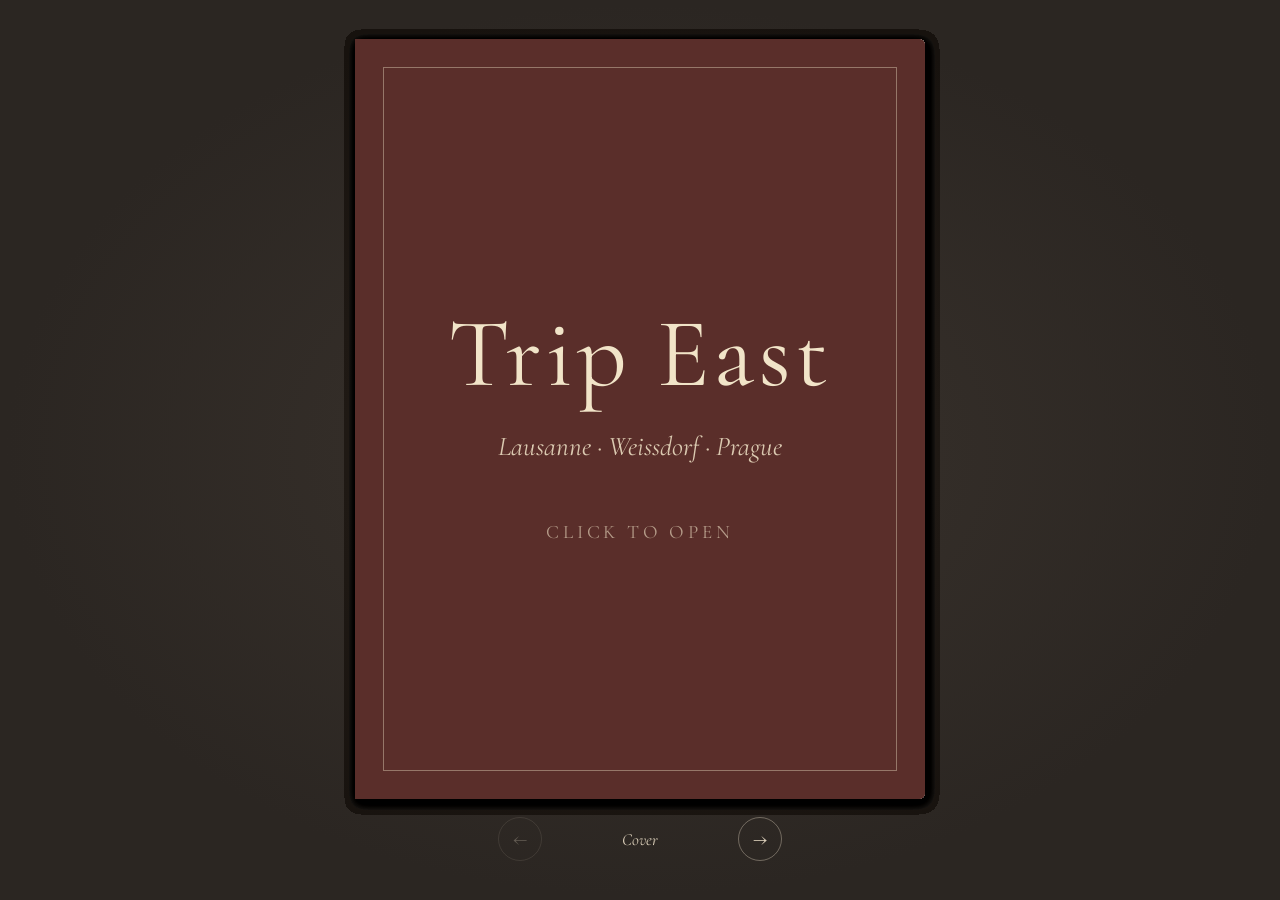
==== index.html @ 1ad3c194 "Interactive flip-book photo album: Lausanne, Weissdorf, Prague Co-Authored-By: Claude Opus 5.5 <nore" ====
<!doctype html>
<html lang="en">
<head>
  <meta charset="utf-8">
  <meta name="viewport" content="width=device-width, initial-scale=1">
  <meta name="robots" content="noindex, nofollow">
  <title>Trip East</title>
  <link rel="preconnect" href="https://fonts.googleapis.com">
  <link rel="preconnect" href="https://fonts.gstatic.com" crossorigin>
  <link href="https://fonts.googleapis.com/css2?family=Cormorant+Garamond:ital,wght@0,400;0,600;1,400&display=swap" rel="stylesheet">
  <link rel="stylesheet" href="style.css">
</head>
<body>
  <main class="stage">
    <div class="book-wrap">
      <div class="book" id="book" aria-live="polite"></div>
    </div>
    <nav class="controls">
      <button id="prev" aria-label="Previous page">&larr;</button>
      <span id="where" class="where"></span>
      <button id="next" aria-label="Next page">&rarr;</button>
    </nav>
  </main>
  <script src="album.js"></script>
</body>
</html>
---- style.css ----
:root {
  --bg: #2b2622;
  --paper: #f6f1e7;
  --paper-edge: #e7dfcf;
  --ink: #2e2a25;
  --ink-soft: #7a7064;
  --cover: #5a2e2a;
  --cover-ink: #f1e4c8;
  --page-w: 420px;
  --page-h: 560px;
  --turn: 0.9s;
}

* { box-sizing: border-box; }

html, body {
  margin: 0;
  height: 100%;
  background: radial-gradient(ellipse at center, #3a332d 0%, var(--bg) 70%);
  color: var(--ink);
  font-family: "Cormorant Garamond", Georgia, serif;
  overflow: hidden;
}

.stage {
  height: 100%;
  display: flex;
  flex-direction: column;
  align-items: center;
  justify-content: center;
  gap: 18px;
  padding: 16px;
}

.book-wrap {
  perspective: 2600px;
}

/* The book is a two-page spread; leaves sit on the right half and turn around the spine. */
.book {
  position: relative;
  width: calc(var(--page-w) * 2);
  height: var(--page-h);
  transform-style: preserve-3d;
  transition: transform var(--turn) ease;
  font-size: calc(16px * var(--content-scale, 1));
}
.book.closed-front { transform: translateX(calc(var(--page-w) * -0.5)); }
.book.closed-back  { transform: translateX(calc(var(--page-w) * 0.5)); }

.leaf {
  position: absolute;
  top: 0;
  left: 50%;
  width: var(--page-w);
  height: 100%;
  transform-origin: left center;
  transform-style: preserve-3d;
  transition: transform var(--turn) cubic-bezier(.45, .05, .35, 1);
  cursor: pointer;
}
.leaf.flipped { transform: rotateY(-180deg); }

.face {
  position: absolute;
  inset: 0;
  backface-visibility: hidden;
  -webkit-backface-visibility: hidden;
  background: var(--paper);
  overflow: hidden;
}
.face.back { transform: rotateY(180deg); }

/* Paper shading: darker towards the spine. */
.face.front {
  border-radius: 0 6px 6px 0;
  box-shadow: inset 18px 0 30px -18px rgba(0,0,0,.35), 2px 3px 12px rgba(0,0,0,.35);
}
.face.back {
  border-radius: 6px 0 0 6px;
  box-shadow: inset -18px 0 30px -18px rgba(0,0,0,.35), -2px 3px 12px rgba(0,0,0,.35);
}

/* Shadow that sweeps across a page while it turns. */
.face::after {
  content: "";
  position: absolute;
  inset: 0;
  pointer-events: none;
  opacity: 0;
  transition: opacity calc(var(--turn) / 2) ease;
}
.face.front::after { background: linear-gradient(to left, rgba(0,0,0,.25), transparent 60%); }
.face.back::after  { background: linear-gradient(to right, rgba(0,0,0,.25), transparent 60%); }
.leaf.turning .face::after { opacity: 1; }

/* ---------- Page content ---------- */

.photo-page {
  display: flex;
  flex-direction: column;
  align-items: center;
  justify-content: center;
  height: 100%;
  padding: 2.125em 1.875em 1.375em;
  gap: 0.75em;
}
.photo-page img {
  max-width: 100%;
  max-height: calc(100% - 1.875em);
  width: auto;
  height: auto;
  background: var(--paper-edge);
  box-shadow: 0 1px 2px rgba(0,0,0,.25), 0 0.375em 0.875em rgba(0,0,0,.18);
  border: 0.375em solid #fff;
}
.caption {
  font-style: italic;
  font-size: 0.9375em;
  color: var(--ink-soft);
  min-height: 1em;
}
.folio {
  position: absolute;
  bottom: 0.625em;
  font-size: 0.75em;
  color: var(--ink-soft);
}
.front .folio { right: 1.125em; }
.back .folio  { left: 1.125em; }

.chapter-page {
  height: 100%;
  display: flex;
  flex-direction: column;
  align-items: center;
  justify-content: center;
  text-align: center;
  padding: 2.5em;
}
.chapter-page .num {
  font-size: 1em;
  letter-spacing: .35em;
  text-transform: uppercase;
  color: var(--ink-soft);
}
.chapter-page h2 {
  font-size: 4em;
  font-weight: 400;
  margin: 0.28em 0 0.16em;
  line-height: 1;
}
.chapter-page .rule {
  width: 3.75em;
  height: 1px;
  background: var(--ink-soft);
  margin: 0.375em 0 0.875em;
}
.chapter-page .dates {
  font-style: italic;
  font-size: 1.125em;
  color: var(--ink-soft);
}

.cover {
  background: var(--cover);
  color: var(--cover-ink);
  height: 100%;
  display: flex;
  flex-direction: column;
  align-items: center;
  justify-content: center;
  text-align: center;
  padding: 2.5em;
  border: 0.625em solid transparent;
  outline: 1px solid rgba(241,228,200,.4);
  outline-offset: -1.375em;
}
.cover h1 {
  font-size: 4.5em;
  font-weight: 400;
  margin: 0 0 0.17em;
  letter-spacing: .04em;
}
.cover p {
  margin: 0;
  font-style: italic;
  font-size: 1.25em;
  opacity: .85;
}
.cover .hint {
  margin-top: 3em;
  font-size: 0.875em;
  font-style: normal;
  letter-spacing: .2em;
  text-transform: uppercase;
  opacity: .6;
}
.face.is-cover { background: var(--cover); }

.blank-page {
  height: 100%;
  display: flex;
  align-items: center;
  justify-content: center;
  color: var(--ink-soft);
  font-style: italic;
  font-size: 1.125em;
}

/* ---------- Controls ---------- */

.controls {
  display: flex;
  align-items: center;
  gap: 18px;
  color: #d9cdb8;
}
.controls button {
  font: inherit;
  font-size: 22px;
  width: 44px;
  height: 44px;
  border-radius: 50%;
  border: 1px solid rgba(217,205,184,.4);
  background: transparent;
  color: inherit;
  cursor: pointer;
  transition: background .2s;
}
.controls button:hover:not(:disabled) { background: rgba(217,205,184,.12); }
.controls button:disabled { opacity: .3; cursor: default; }
.where {
  min-width: 160px;
  text-align: center;
  font-style: italic;
  font-size: 17px;
}

@media (prefers-reduced-motion: reduce) {
  :root { --turn: 0.01s; }
}
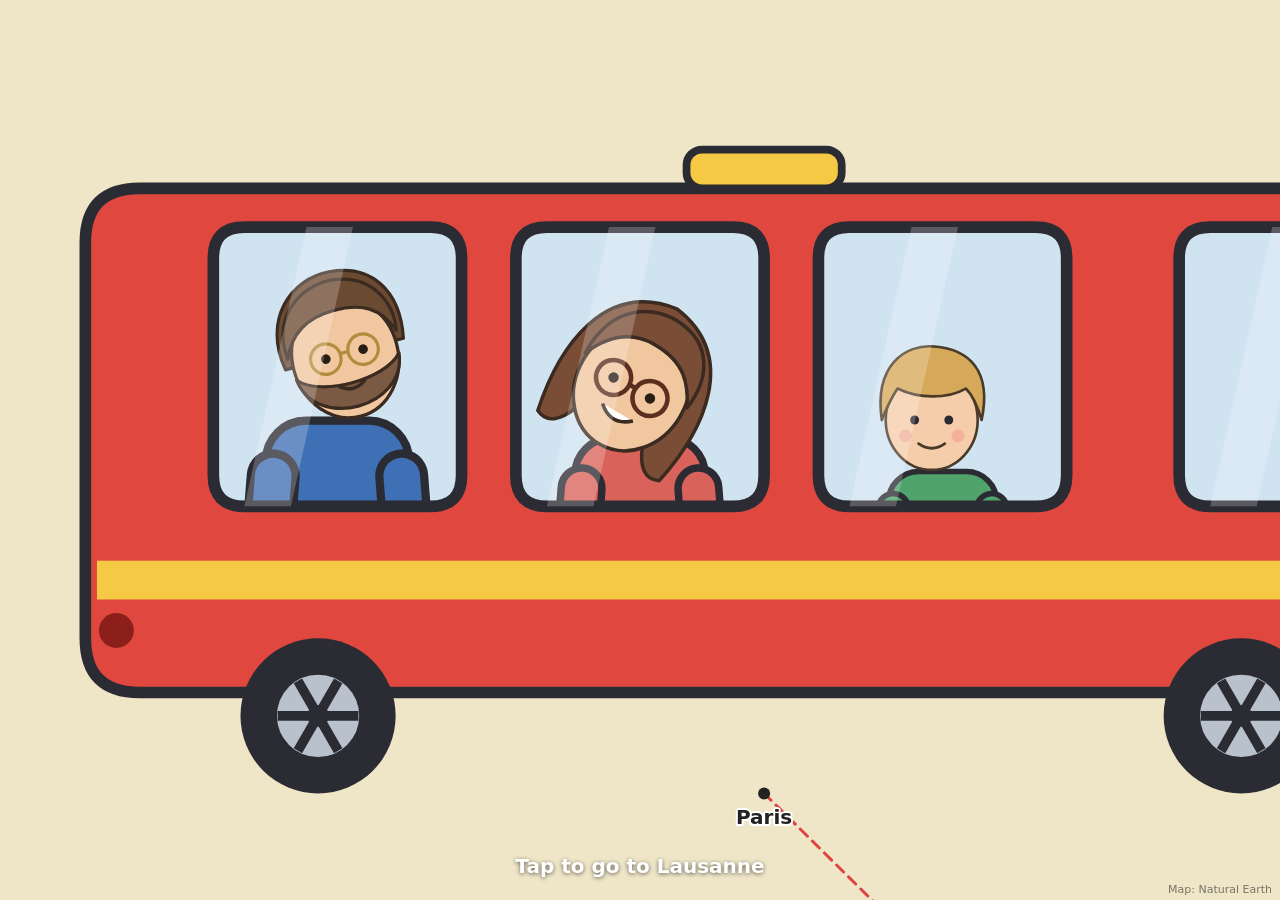
==== commit 32a4a8b7: "Replace the album with the tap-to-travel trip app; index curated photos The page is now the map trip" ====
--- a/index.html
+++ b/index.html
@@ -2,25 +2,35 @@
 <html lang="en">
 <head>
   <meta charset="utf-8">
-  <meta name="viewport" content="width=device-width, initial-scale=1">
+  <meta name="viewport" content="width=device-width, initial-scale=1, viewport-fit=cover">
   <meta name="robots" content="noindex, nofollow">
   <title>Trip East</title>
-  <link rel="preconnect" href="https://fonts.googleapis.com">
-  <link rel="preconnect" href="https://fonts.gstatic.com" crossorigin>
-  <link href="https://fonts.googleapis.com/css2?family=Cormorant+Garamond:ital,wght@0,400;0,600;1,400&display=swap" rel="stylesheet">
-  <link rel="stylesheet" href="style.css">
+  <link rel="stylesheet" href="characters.css">
+  <link rel="stylesheet" href="travel.css">
+  <link rel="stylesheet" href="viewer.css">
 </head>
 <body>
-  <main class="stage">
-    <div class="book-wrap">
-      <div class="book" id="book" aria-live="polite"></div>
+  <svg id="stage" role="img" aria-label="Map of Europe with the trip route"></svg>
+  <div class="hud" id="hud" aria-live="polite"></div>
+  <div class="credit">Map: Natural Earth</div>
+
+  <div class="viewer" id="viewer" role="dialog" aria-modal="true" aria-label="Photos" hidden>
+    <header class="viewer-bar">
+      <button class="viewer-back" type="button">&larr; Back to map</button>
+      <div class="viewer-title"><span class="viewer-city"></span><span class="viewer-count"></span></div>
+    </header>
+    <div class="viewer-stage">
+      <button class="viewer-nav prev" type="button" aria-label="Previous photo">&lsaquo;</button>
+      <img class="viewer-img" alt="">
+      <button class="viewer-nav next" type="button" aria-label="Next photo">&rsaquo;</button>
     </div>
-    <nav class="controls">
-      <button id="prev" aria-label="Previous page">&larr;</button>
-      <span id="where" class="where"></span>
-      <button id="next" aria-label="Next page">&rarr;</button>
-    </nav>
-  </main>
-  <script src="album.js"></script>
+    <p class="viewer-caption"></p>
+  </div>
+
+  <script src="characters.js"></script>
+  <script src="vehicles.js"></script>
+  <script src="travel.js"></script>
+  <script src="viewer.js"></script>
+  <script src="app.js"></script>
 </body>
 </html>
--- a/characters.css
+++ b/characters.css
@@ -0,0 +1,31 @@
+.c-bob {
+  animation: c-bob 1.1s ease-in-out infinite;
+  animation-delay: var(--delay, 0s);
+}
+.c-head {
+  animation: c-sway 2.2s ease-in-out infinite;
+  animation-delay: var(--delay, 0s);
+}
+.c-arm {
+  animation: c-arm 1.1s ease-in-out infinite;
+  animation-delay: var(--delay, 0s);
+}
+.c-arm.right { animation-direction: reverse; }
+
+@keyframes c-bob {
+  0%, 100% { transform: translateY(0); }
+  50% { transform: translateY(calc(var(--amp, 1px) * -1)); }
+}
+@keyframes c-sway {
+  0%, 100% { transform: rotate(-3deg); }
+  50% { transform: rotate(3deg); }
+}
+@keyframes c-arm {
+  0%, 100% { transform: rotate(-5deg); }
+  50% { transform: rotate(5deg); }
+}
+
+.c-still .c-bob, .c-still .c-head, .c-still .c-arm { animation: none; }
+@media (prefers-reduced-motion: reduce) {
+  .c-bob, .c-head, .c-arm { animation: none; }
+}
--- a/travel.css
+++ b/travel.css
@@ -0,0 +1,33 @@
+html, body { margin: 0; height: 100%; overflow: hidden; font-family: system-ui, sans-serif; }
+#stage { position: fixed; inset: 0; width: 100%; height: 100%; display: block; background: #a9d4ef; }
+
+.country { fill: #efe6c8; stroke: #9a8f70; stroke-width: 1.2px; stroke-linejoin: round; vector-effect: non-scaling-stroke; }
+.route {
+  fill: none; stroke-width: 3px; stroke-dasharray: 10 7; stroke-linecap: round; opacity: .9;
+  vector-effect: non-scaling-stroke;
+}
+.route.bus { stroke: #d33; }
+.route.train { stroke: #36c; }
+.city-dot { fill: #222; }
+.city-labels { position: fixed; inset: 0; pointer-events: none; overflow: hidden; }
+.city-label {
+  position: absolute; left: 0; top: 0; white-space: nowrap; will-change: transform;
+  font-size: 20px; font-weight: 600; color: #222; user-select: none;
+  text-shadow: -1.5px -1.5px 0 #fff, 1.5px -1.5px 0 #fff, -1.5px 1.5px 0 #fff, 1.5px 1.5px 0 #fff,
+               0 -2px 0 #fff, 0 2px 0 #fff, -2px 0 0 #fff, 2px 0 0 #fff;
+}
+.vehicle { transition: opacity .5s; }
+
+.hud {
+  position: fixed; left: 0; right: 0; bottom: 0; padding: 16px 12px 22px; text-align: center;
+  font-size: 20px; font-weight: 600; color: #fff; text-shadow: 0 1px 4px rgba(0, 0, 0, .6);
+  pointer-events: none; user-select: none;
+}
+.hud .pulse { animation: pulse 1.6s ease-in-out infinite; }
+@keyframes pulse { 50% { opacity: .55; } }
+@media (prefers-reduced-motion: reduce) { .hud .pulse { animation: none; } }
+
+.credit {
+  position: fixed; right: 8px; bottom: 4px; font-size: 11px; color: rgba(0, 0, 0, .5);
+  pointer-events: none; user-select: none;
+}
--- a/viewer.css
+++ b/viewer.css
@@ -0,0 +1,50 @@
+.viewer {
+  position: fixed; inset: 0; z-index: 10; display: flex; flex-direction: column;
+  background: rgba(18, 22, 30, .95); color: #f4efe2;
+  opacity: 0; transition: opacity .22s ease;
+}
+.viewer[hidden] { display: none; }
+.viewer.open { opacity: 1; }
+
+.viewer-bar {
+  display: flex; align-items: center; gap: 16px; padding: 12px 14px;
+  padding-top: max(12px, env(safe-area-inset-top));
+}
+.viewer-title { margin-left: auto; text-align: right; line-height: 1.2; }
+.viewer-city { display: block; font-size: 20px; font-weight: 600; }
+.viewer-count { font-size: 14px; opacity: .75; }
+
+.viewer button {
+  font: inherit; color: inherit; cursor: pointer; border: 1px solid rgba(244, 239, 226, .35);
+  background: rgba(244, 239, 226, .1); border-radius: 999px;
+}
+.viewer button:hover:not(:disabled) { background: rgba(244, 239, 226, .22); }
+.viewer button:focus-visible { outline: 3px solid #f6c945; outline-offset: 2px; }
+.viewer button:disabled { opacity: .3; cursor: default; }
+.viewer-back { padding: 10px 18px; font-size: 17px; font-weight: 600; white-space: nowrap; }
+
+.viewer-stage {
+  flex: 1; min-height: 0; display: flex; align-items: center; justify-content: center; gap: 8px;
+  padding: 0 8px; touch-action: pan-y; user-select: none;
+}
+.viewer-nav { flex: none; width: 52px; height: 52px; font-size: 34px; line-height: 1; padding: 0 0 4px; }
+.viewer-img {
+  min-width: 0; min-height: 0; max-width: 100%; max-height: 100%; width: auto; height: auto;
+  object-fit: contain; border-radius: 6px; background: #2a2f3a;
+  box-shadow: 0 8px 30px rgba(0, 0, 0, .5); transition: opacity .18s;
+  -webkit-user-drag: none;
+}
+.viewer-img.loading { opacity: .25; }
+
+.viewer-caption {
+  min-height: 1.4em; margin: 0; padding: 10px 14px 18px; text-align: center; font-size: 16px; opacity: .85;
+  padding-bottom: max(18px, env(safe-area-inset-bottom));
+}
+
+@media (max-width: 600px) {
+  .viewer-nav { width: 44px; height: 44px; font-size: 28px; }
+  .viewer-stage { gap: 4px; padding: 0 4px; }
+}
+@media (prefers-reduced-motion: reduce) {
+  .viewer, .viewer-img { transition: none; }
+}
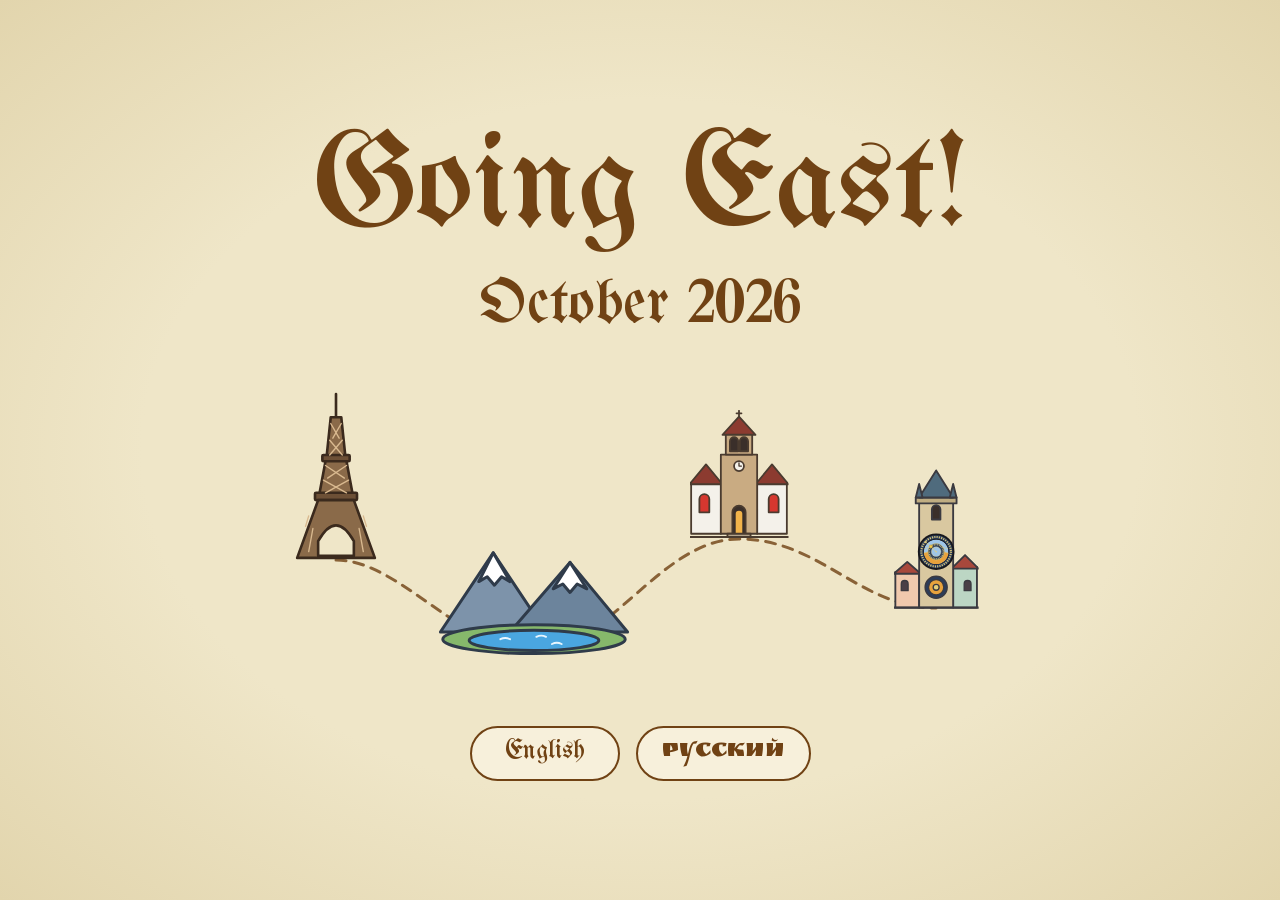
==== commit bc378101: "Add music, title page with English/Russian, and more photos - Music per town and on the road (local " ====
--- a/index.html
+++ b/index.html
@@ -8,29 +8,70 @@
   <link rel="stylesheet" href="characters.css">
   <link rel="stylesheet" href="travel.css">
   <link rel="stylesheet" href="viewer.css">
+  <link rel="stylesheet" href="intro.css">
+  <link rel="preload" href="assets/fonts/UnifrakturMaguntia.woff2" as="font" type="font/woff2" crossorigin>
+  <link rel="preload" href="assets/fonts/RuslanDisplay-cyrillic.woff2" as="font" type="font/woff2" crossorigin>
 </head>
 <body>
-  <svg id="stage" role="img" aria-label="Map of Europe with the trip route"></svg>
+  <div class="intro" id="intro">
+    <h1 class="intro-title" data-t="title">Going East!</h1>
+    <p class="intro-date" data-t="date">October 2026</p>
+    <!-- Positions are in % of the box: --x = centre, --y = bottom, --h = height. The route's
+         viewBox (760 x 300) has the box's proportions, so its points match the icons' bottoms. -->
+    <div class="intro-icons" aria-hidden="true">
+      <svg class="intro-route" viewBox="0 0 760 300" preserveAspectRatio="none">
+        <path d="M76 186C140 186 200 276 274 276C350 276 400 165 479 165C560 165 600 234 676 234"/>
+      </svg>
+      <img src="assets/landmarks/eiffel.svg" alt="" style="--x: 10; --y: 62; --h: 56">
+      <img src="assets/landmarks/lake.svg" alt="" style="--x: 36; --y: 94; --h: 40">
+      <img src="assets/landmarks/church.svg" alt="" style="--x: 63; --y: 56; --h: 44">
+      <img src="assets/landmarks/prague-clock.svg" alt="" style="--x: 89; --y: 79; --h: 48">
+    </div>
+    <div class="intro-langs" role="group" data-t-aria="chooseLanguage" aria-label="Choose a language">
+      <button class="intro-lang" type="button" data-lang="en" lang="en">English</button>
+      <button class="intro-lang" type="button" data-lang="ru" lang="ru">Русский</button>
+    </div>
+  </div>
+
+  <svg id="stage" role="img" data-t-aria="mapLabel" aria-label="Map of Europe with the trip route"></svg>
   <div class="hud" id="hud" aria-live="polite"></div>
-  <div class="credit">Map: Natural Earth</div>
+  <div class="credit" data-t="credit">Map: Natural Earth</div>
+  <button class="mute" id="mute" type="button" aria-pressed="false" aria-label="Mute music" hidden>
+    <svg class="icon-on" viewBox="0 0 24 24" aria-hidden="true">
+      <path class="fill" d="M3 9h4l5-4v14l-5-4H3z"/>
+      <path d="M15.5 8.5a5 5 0 0 1 0 7M18.5 5.5a9 9 0 0 1 0 13"/>
+    </svg>
+    <svg class="icon-off" viewBox="0 0 24 24" aria-hidden="true">
+      <path class="fill" d="M3 9h4l5-4v14l-5-4H3z"/>
+      <path d="M16 9.5l5 5M21 9.5l-5 5"/>
+    </svg>
+  </button>
 
-  <div class="viewer" id="viewer" role="dialog" aria-modal="true" aria-label="Photos" hidden>
+  <div class="popup" id="road-photo" role="dialog" data-t-aria="roadPhoto" aria-label="Photo from the road" hidden>
+    <figure class="popup-card">
+      <img class="popup-img" alt="">
+      <figcaption class="popup-caption"></figcaption>
+    </figure>
+  </div>
+
+  <div class="viewer" id="viewer" role="dialog" aria-modal="true" data-t-aria="photos" aria-label="Photos" hidden>
     <header class="viewer-bar">
-      <button class="viewer-back" type="button">&larr; Back to map</button>
+      <button class="viewer-back" type="button" data-t="backToMap">&larr; Back to map</button>
       <div class="viewer-title"><span class="viewer-city"></span><span class="viewer-count"></span></div>
     </header>
     <div class="viewer-stage">
-      <button class="viewer-nav prev" type="button" aria-label="Previous photo">&lsaquo;</button>
+      <button class="viewer-nav prev" type="button" data-t-aria="prevPhoto" aria-label="Previous photo">&lsaquo;</button>
       <img class="viewer-img" alt="">
       <button class="viewer-nav next" type="button" aria-label="Next photo">&rsaquo;</button>
     </div>
-    <p class="viewer-caption"></p>
   </div>
 
+  <script src="texts.js"></script>
   <script src="characters.js"></script>
   <script src="vehicles.js"></script>
   <script src="travel.js"></script>
   <script src="viewer.js"></script>
+  <script src="music.js"></script>
   <script src="app.js"></script>
 </body>
 </html>
--- a/travel.css
+++ b/travel.css
@@ -21,12 +21,29 @@
 .hud {
   position: fixed; left: 0; right: 0; bottom: 0; padding: 16px 12px 22px; text-align: center;
   font-size: 20px; font-weight: 600; color: #fff; text-shadow: 0 1px 4px rgba(0, 0, 0, .6);
-  pointer-events: none; user-select: none;
+  pointer-events: none; user-select: none; z-index: 6; /* above the road photo, below the viewer */
 }
 .hud .pulse { animation: pulse 1.6s ease-in-out infinite; }
 @keyframes pulse { 50% { opacity: .55; } }
 @media (prefers-reduced-motion: reduce) { .hud .pulse { animation: none; } }
 
+/* Above the photo viewer too, so the music can be muted while looking at photos. */
+.mute {
+  position: fixed; left: 12px; bottom: max(12px, env(safe-area-inset-bottom)); z-index: 11;
+  width: 44px; height: 44px; padding: 0; border-radius: 50%; cursor: pointer;
+  display: flex; align-items: center; justify-content: center;
+  background: rgba(18, 22, 30, .45); border: 1px solid rgba(255, 255, 255, .45);
+}
+.mute[hidden] { display: none; }
+.mute svg {
+  width: 24px; height: 24px; fill: none; stroke: #fff; stroke-width: 2;
+  stroke-linecap: round; stroke-linejoin: round;
+}
+.mute svg .fill { fill: #fff; }
+.mute[aria-pressed="true"] .icon-on, .mute[aria-pressed="false"] .icon-off { display: none; }
+.mute:hover { background: rgba(18, 22, 30, .65); }
+.mute:focus-visible { outline: 3px solid #f6c945; outline-offset: 2px; }
+
 .credit {
   position: fixed; right: 8px; bottom: 4px; font-size: 11px; color: rgba(0, 0, 0, .5);
   pointer-events: none; user-select: none;
--- a/viewer.css
+++ b/viewer.css
@@ -1,6 +1,7 @@
 .viewer {
   position: fixed; inset: 0; z-index: 10; display: flex; flex-direction: column;
   background: rgba(18, 22, 30, .95); color: #f4efe2;
+  padding-bottom: max(18px, env(safe-area-inset-bottom));
   opacity: 0; transition: opacity .22s ease;
 }
 .viewer[hidden] { display: none; }
@@ -31,20 +32,35 @@
 .viewer-img {
   min-width: 0; min-height: 0; max-width: 100%; max-height: 100%; width: auto; height: auto;
   object-fit: contain; border-radius: 6px; background: #2a2f3a;
-  box-shadow: 0 8px 30px rgba(0, 0, 0, .5); transition: opacity .18s;
+  box-shadow: 0 8px 30px rgba(0, 0, 0, .5);
   -webkit-user-drag: none;
-}
-.viewer-img.loading { opacity: .25; }
-
-.viewer-caption {
-  min-height: 1.4em; margin: 0; padding: 10px 14px 18px; text-align: center; font-size: 16px; opacity: .85;
-  padding-bottom: max(18px, env(safe-area-inset-bottom));
 }
 
 @media (max-width: 600px) {
   .viewer-nav { width: 44px; height: 44px; font-size: 28px; }
   .viewer-stage { gap: 4px; padding: 0 4px; }
 }
+.popup {
+  position: fixed; inset: 0; z-index: 5; display: flex; align-items: center; justify-content: center;
+  padding: 16px 16px 64px; background: rgba(18, 22, 30, 0); transition: background .22s ease;
+  cursor: pointer; user-select: none;
+}
+.popup[hidden] { display: none; }
+.popup.open { background: rgba(18, 22, 30, .35); }
+.popup-card {
+  margin: 0; padding: 10px 10px 0; background: #fbf8f0; border-radius: 4px;
+  box-shadow: 0 12px 40px rgba(0, 0, 0, .45);
+  opacity: 0; transform: scale(.4) rotate(-10deg);
+  transition: transform .35s cubic-bezier(.3, 1.5, .5, 1), opacity .2s ease;
+}
+.popup.open .popup-card { opacity: 1; transform: rotate(-2deg); }
+.popup-img {
+  display: block; width: auto; height: auto; background: #d8d2c2;
+  max-width: calc(100vw - 52px); max-height: calc(100vh - 150px); max-height: calc(100dvh - 150px);
+  -webkit-user-drag: none;
+}
+.popup-caption { padding: 8px 4px 10px; text-align: center; font-size: 18px; font-weight: 600; color: #2b2b33; }
+
 @media (prefers-reduced-motion: reduce) {
-  .viewer, .viewer-img { transition: none; }
+  .viewer, .popup, .popup-card { transition: none; }
 }
--- a/intro.css
+++ b/intro.css
@@ -0,0 +1,68 @@
+/* Title page shown over the map until the first tap. */
+@font-face {
+  font-family: "UnifrakturMaguntia";
+  src: url("assets/fonts/UnifrakturMaguntia.woff2") format("woff2");
+  font-display: block;
+}
+/* Old Russian display face for the Russian title; the blackletter font has no Cyrillic. */
+@font-face {
+  font-family: "Ruslan Display";
+  src: url("assets/fonts/RuslanDisplay-cyrillic.woff2") format("woff2");
+  unicode-range: U+0301, U+0400-045F, U+0490-0491, U+04B0-04B1, U+2116;
+  font-display: block;
+}
+@font-face {
+  font-family: "Ruslan Display";
+  src: url("assets/fonts/RuslanDisplay-latin.woff2") format("woff2");
+  unicode-range: U+0000-00FF, U+0131, U+0152-0153, U+02BB-02BC, U+02C6, U+02DA, U+02DC, U+2000-206F;
+  font-display: block;
+}
+
+.intro {
+  position: fixed; inset: 0; z-index: 12; /* above everything, the mute button included */
+  display: flex; flex-direction: column; align-items: center; justify-content: center;
+  padding: 24px 16px; text-align: center; user-select: none;
+  color: #704214; /* sepia */
+  background: radial-gradient(ellipse at center, #efe6c8 55%, #e2d5ad 100%); /* the map's land colour */
+  font-family: "UnifrakturMaguntia", serif;
+  transition: opacity .6s ease;
+}
+.intro[hidden] { display: none; }
+.intro.closing { opacity: 0; pointer-events: none; }
+
+.intro-title { margin: 0; font-weight: normal; font-size: clamp(56px, 15vmin, 150px); line-height: 1.05; }
+.intro-date { margin: .2em 0 0; font-size: clamp(28px, 7vmin, 64px); }
+/* Ruslan Display runs wider than the blackletter, so the Russian title is set a little smaller. */
+html[lang="ru"] .intro-title, html[lang="ru"] .intro-date, .intro-lang[lang="ru"] { font-family: "Ruslan Display", serif; }
+html[lang="ru"] .intro-title { font-size: clamp(44px, 12vmin, 120px); }
+html[lang="ru"] .intro-date { font-size: clamp(24px, 6vmin, 54px); }
+
+/* The landmarks sit at different heights along a dashed route, like a small map of the trip.
+   The box keeps a 760:300 ratio so the route's viewBox lines up with the icons. */
+.intro-icons {
+  position: relative; width: min(92vw, 760px, 115vh); aspect-ratio: 760 / 300;
+  margin-top: clamp(12px, 4vmin, 40px);
+}
+.intro-route { position: absolute; inset: 0; width: 100%; height: 100%; overflow: visible; }
+.intro-route path {
+  fill: none; stroke: #704214; stroke-width: 3px; stroke-dasharray: 10 8; stroke-linecap: round;
+  vector-effect: non-scaling-stroke; opacity: .8;
+}
+.intro-icons img {
+  position: absolute; left: calc(var(--x) * 1%); top: calc((var(--y) - var(--h)) * 1%);
+  height: calc(var(--h) * 1%); width: auto; transform: translateX(-50%);
+}
+
+/* Language buttons: each is written in its own title font. */
+.intro-langs { display: flex; flex-wrap: wrap; justify-content: center; gap: 16px; margin-top: clamp(24px, 6vmin, 52px); }
+.intro-lang {
+  min-width: 150px; padding: 10px 24px 12px; border-radius: 999px; cursor: pointer;
+  font: inherit; font-size: 26px; line-height: 1.1; color: #704214;
+  background: rgba(255, 250, 235, .55); border: 2px solid #704214;
+  transition: background .15s, color .15s;
+}
+.intro-lang:hover { background: #704214; color: #efe6c8; }
+.intro-lang:focus-visible { outline: 3px solid #b5651d; outline-offset: 3px; }
+@media (prefers-reduced-motion: reduce) {
+  .intro, .intro-lang { transition: none; }
+}
